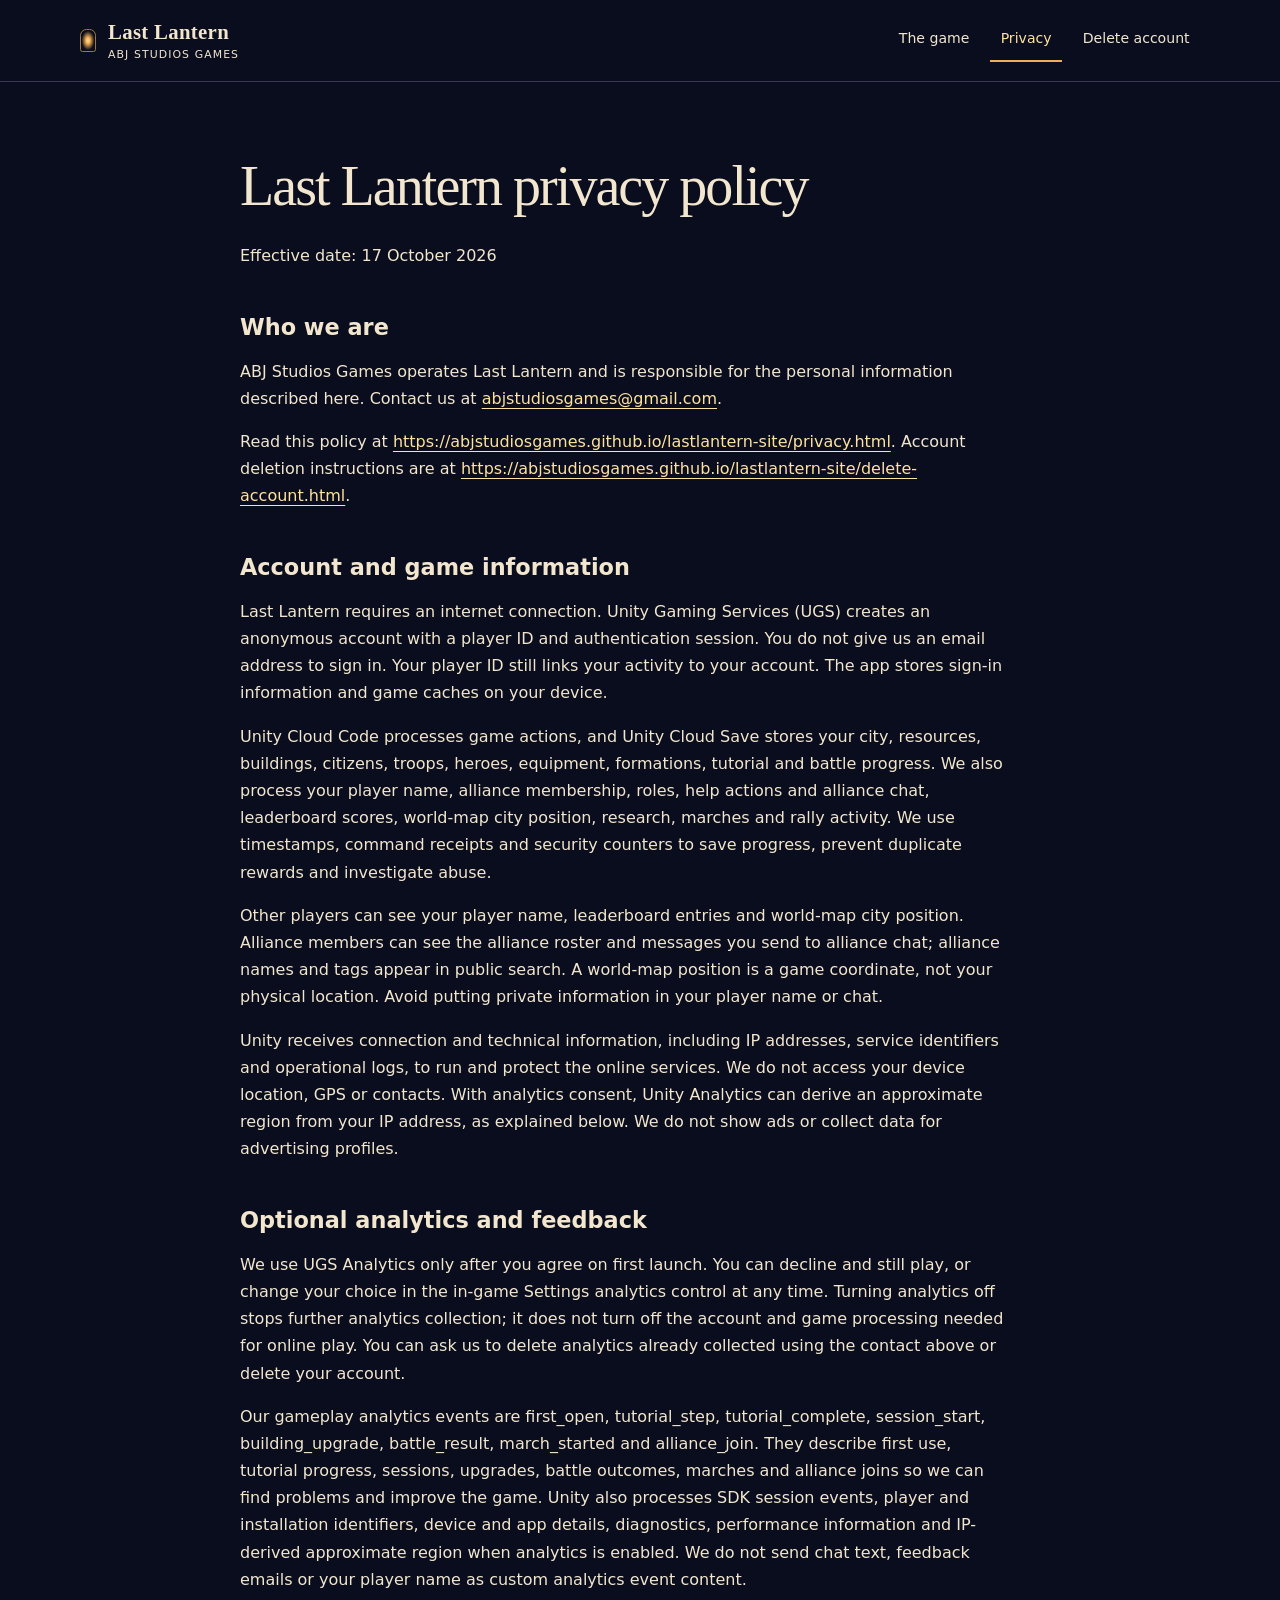
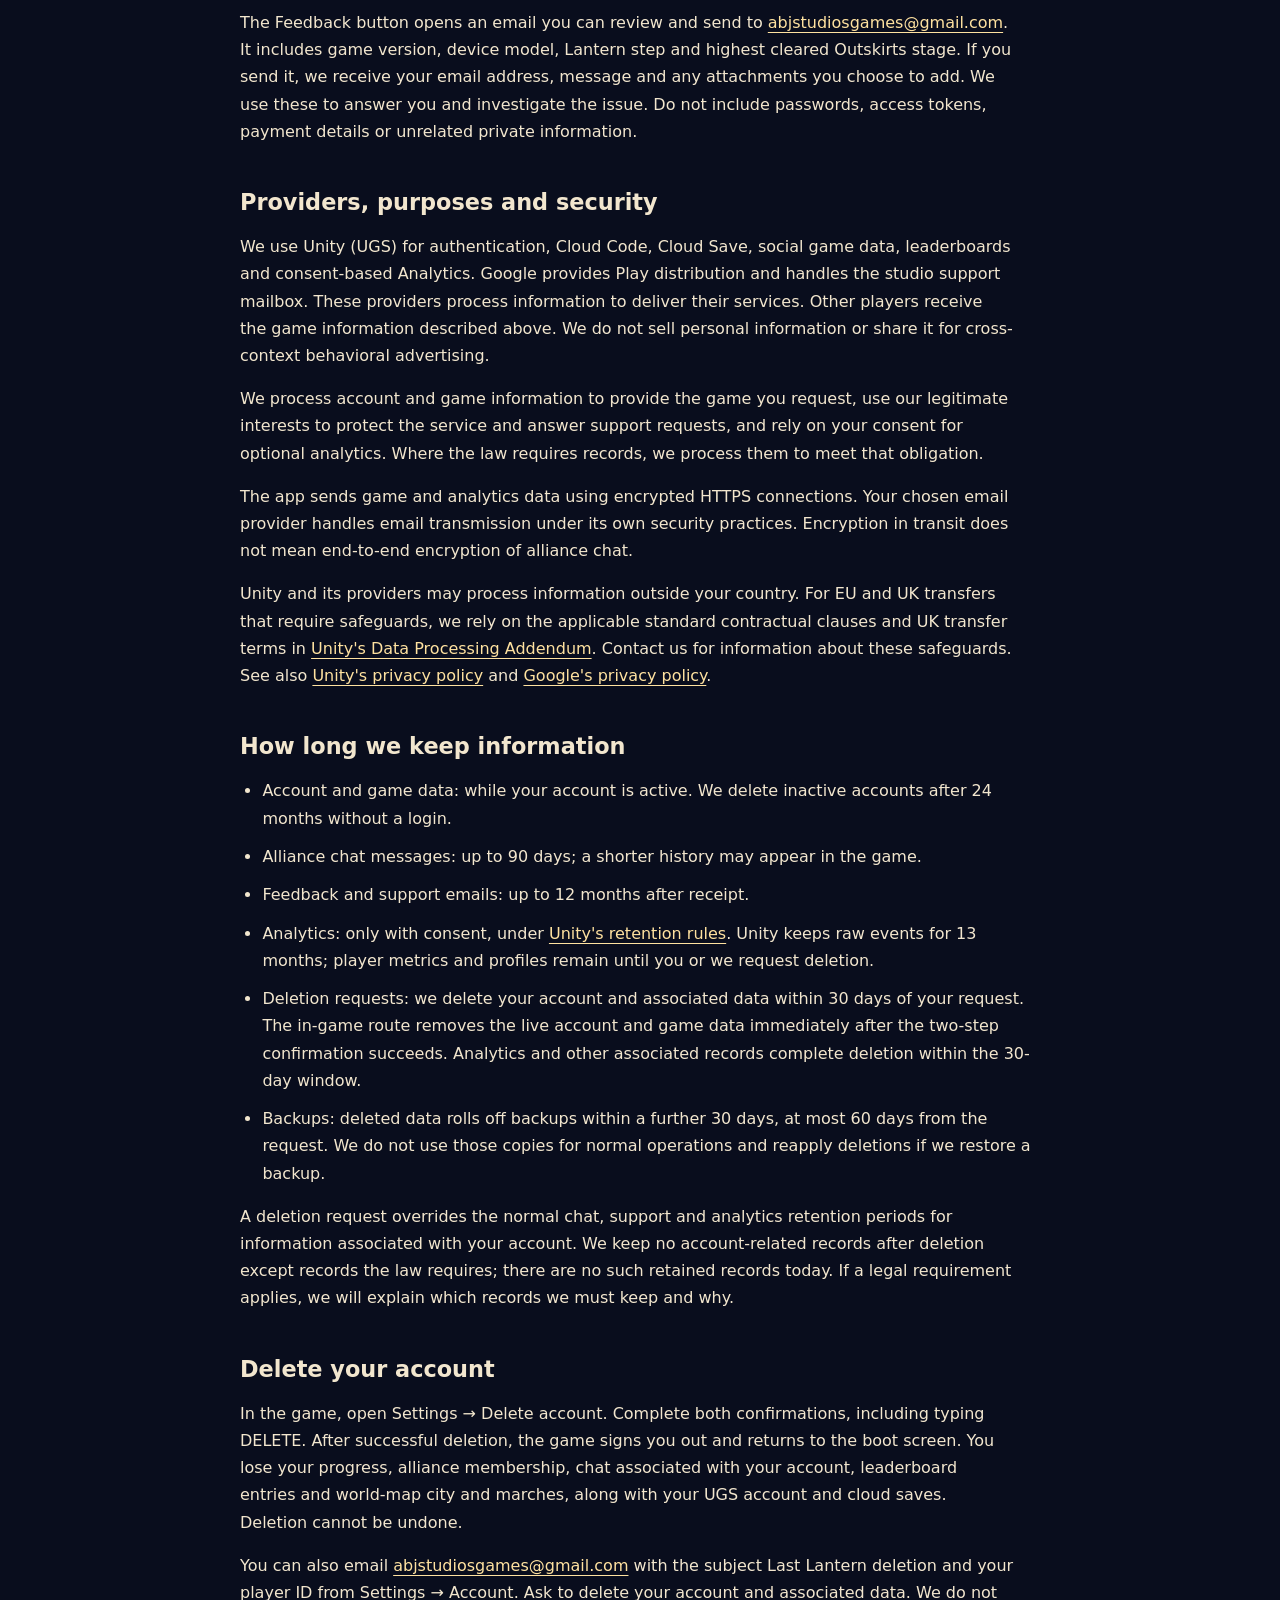
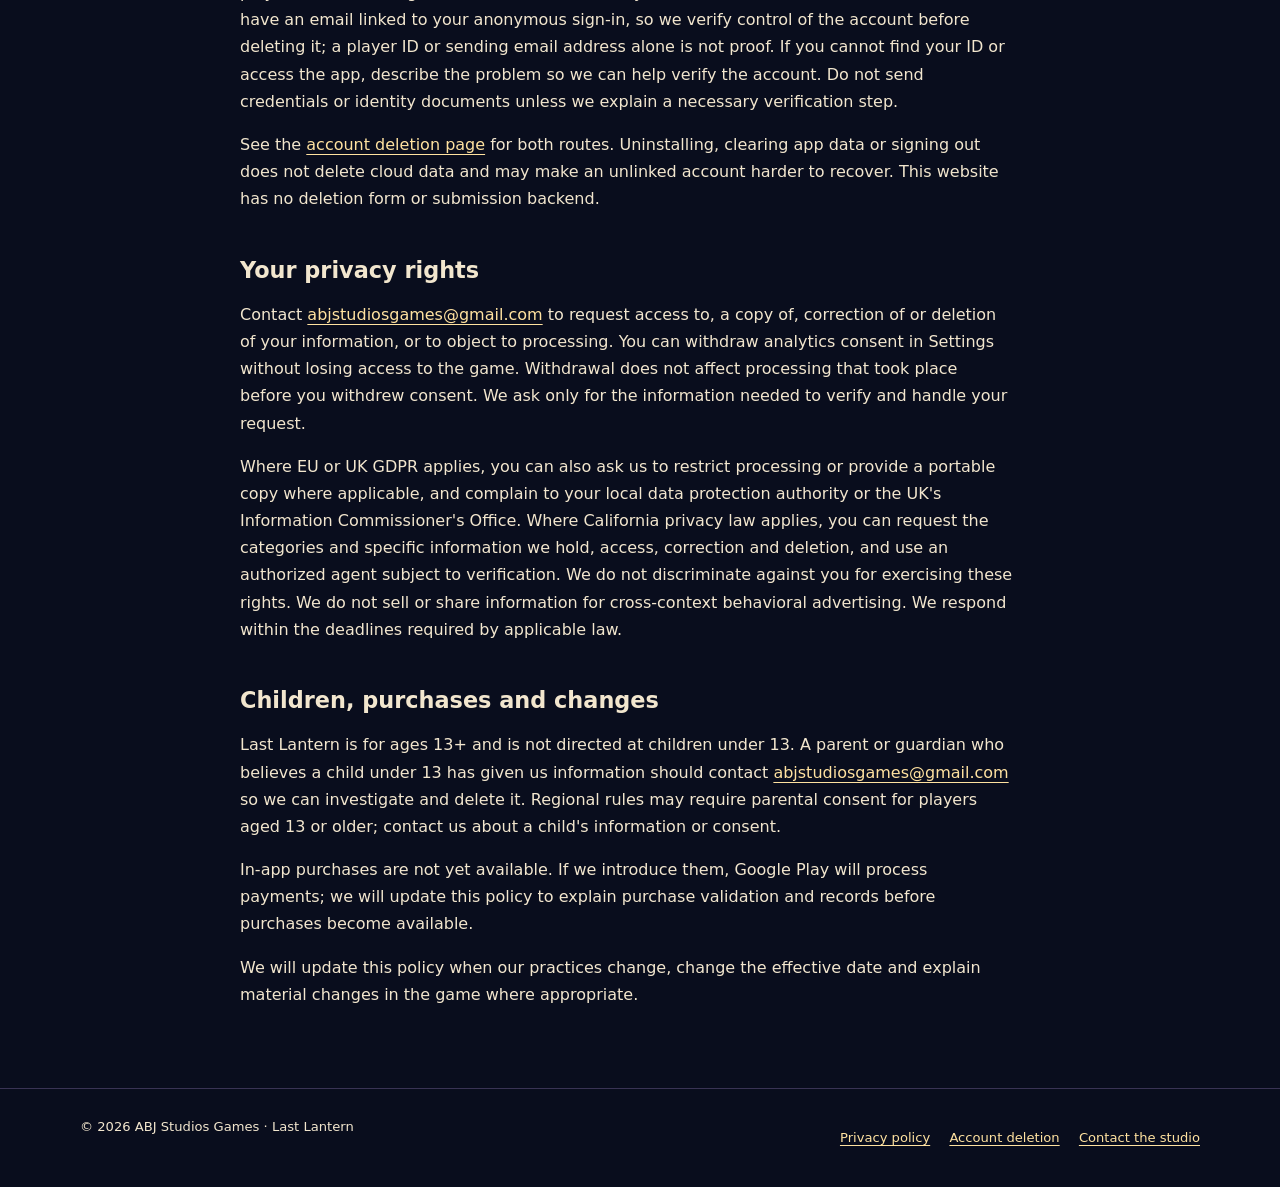
==== privacy.html @ 202d450a "Publish site: landing, privacy policy, account deletion" ====
<!doctype html>
<html lang="en">
<head>
  <meta charset="utf-8">
  <meta name="viewport" content="width=device-width, initial-scale=1">
  <meta name="description" content="Last Lantern privacy policy from ABJ Studios Games: account data, optional analytics, retention, privacy rights and account deletion.">
  <meta name="referrer" content="no-referrer">
  <meta http-equiv="Content-Security-Policy" content="default-src 'none'; style-src 'self'; img-src 'self'; font-src 'none'; script-src 'none'; connect-src 'none'; object-src 'none'; base-uri 'none'; form-action 'none'">
  <meta name="theme-color" content="#090D1D">
  <title>Privacy policy — Last Lantern</title>
  <link rel="canonical" href="https://abjstudiosgames.github.io/lastlantern-site/privacy.html">
  <link rel="stylesheet" href="styles.css">
</head>
<body>
  <a class="skip-link" href="#main">Skip to content</a>
  <header class="site-header">
    <div class="container header-inner">
      <a class="brand" href="https://abjstudiosgames.github.io/lastlantern-site/index.html"><span class="brand-mark" aria-hidden="true"></span><span><strong>Last Lantern</strong><small>ABJ Studios Games</small></span></a>
      <nav aria-label="Main navigation">
        <a href="https://abjstudiosgames.github.io/lastlantern-site/index.html">The game</a>
        <a href="https://abjstudiosgames.github.io/lastlantern-site/privacy.html" aria-current="page">Privacy</a>
        <a href="https://abjstudiosgames.github.io/lastlantern-site/delete-account.html">Delete account</a>
      </nav>
    </div>
  </header>
  <main id="main" class="container document" tabindex="-1">
    <article>
<h1>Last Lantern privacy policy</h1>
<p>Effective date: 17 October 2026</p>
<h2 id="who-we-are">Who we are</h2>
<p>ABJ Studios Games operates Last Lantern and is responsible for the personal information described here. Contact us at <a href="mailto:abjstudiosgames@gmail.com">abjstudiosgames@gmail.com</a>.</p>
<p>Read this policy at <a href="https://abjstudiosgames.github.io/lastlantern-site/privacy.html">https://abjstudiosgames.github.io/lastlantern-site/privacy.html</a>. Account deletion instructions are at <a href="https://abjstudiosgames.github.io/lastlantern-site/delete-account.html">https://abjstudiosgames.github.io/lastlantern-site/delete-account.html</a>.</p>
<h2 id="account-and-game-information">Account and game information</h2>
<p>Last Lantern requires an internet connection. Unity Gaming Services (UGS) creates an anonymous account with a player ID and authentication session. You do not give us an email address to sign in. Your player ID still links your activity to your account. The app stores sign-in information and game caches on your device.</p>
<p>Unity Cloud Code processes game actions, and Unity Cloud Save stores your city, resources, buildings, citizens, troops, heroes, equipment, formations, tutorial and battle progress. We also process your player name, alliance membership, roles, help actions and alliance chat, leaderboard scores, world-map city position, research, marches and rally activity. We use timestamps, command receipts and security counters to save progress, prevent duplicate rewards and investigate abuse.</p>
<p>Other players can see your player name, leaderboard entries and world-map city position. Alliance members can see the alliance roster and messages you send to alliance chat; alliance names and tags appear in public search. A world-map position is a game coordinate, not your physical location. Avoid putting private information in your player name or chat.</p>
<p>Unity receives connection and technical information, including IP addresses, service identifiers and operational logs, to run and protect the online services. We do not access your device location, GPS or contacts. With analytics consent, Unity Analytics can derive an approximate region from your IP address, as explained below. We do not show ads or collect data for advertising profiles.</p>
<h2 id="optional-analytics-and-feedback">Optional analytics and feedback</h2>
<p>We use UGS Analytics only after you agree on first launch. You can decline and still play, or change your choice in the in-game Settings analytics control at any time. Turning analytics off stops further analytics collection; it does not turn off the account and game processing needed for online play. You can ask us to delete analytics already collected using the contact above or delete your account.</p>
<p>Our gameplay analytics events are first_open, tutorial_step, tutorial_complete, session_start, building_upgrade, battle_result, march_started and alliance_join. They describe first use, tutorial progress, sessions, upgrades, battle outcomes, marches and alliance joins so we can find problems and improve the game. Unity also processes SDK session events, player and installation identifiers, device and app details, diagnostics, performance information and IP-derived approximate region when analytics is enabled. We do not send chat text, feedback emails or your player name as custom analytics event content.</p>
<p>The Feedback button opens an email you can review and send to <a href="mailto:abjstudiosgames@gmail.com">abjstudiosgames@gmail.com</a>. It includes game version, device model, Lantern step and highest cleared Outskirts stage. If you send it, we receive your email address, message and any attachments you choose to add. We use these to answer you and investigate the issue. Do not include passwords, access tokens, payment details or unrelated private information.</p>
<h2 id="providers-purposes-and-security">Providers, purposes and security</h2>
<p>We use Unity (UGS) for authentication, Cloud Code, Cloud Save, social game data, leaderboards and consent-based Analytics. Google provides Play distribution and handles the studio support mailbox. These providers process information to deliver their services. Other players receive the game information described above. We do not sell personal information or share it for cross-context behavioral advertising.</p>
<p>We process account and game information to provide the game you request, use our legitimate interests to protect the service and answer support requests, and rely on your consent for optional analytics. Where the law requires records, we process them to meet that obligation.</p>
<p>The app sends game and analytics data using encrypted HTTPS connections. Your chosen email provider handles email transmission under its own security practices. Encryption in transit does not mean end-to-end encryption of alliance chat.</p>
<p>Unity and its providers may process information outside your country. For EU and UK transfers that require safeguards, we rely on the applicable standard contractual clauses and UK transfer terms in <a href="https://unity.com/legal/unity-data-processing-addendum-dpa">Unity's Data Processing Addendum</a>. Contact us for information about these safeguards. See also <a href="https://unity.com/legal/privacy-policy">Unity's privacy policy</a> and <a href="https://policies.google.com/privacy">Google's privacy policy</a>.</p>
<h2 id="how-long-we-keep-information">How long we keep information</h2>
<ul>
<li>Account and game data: while your account is active. We delete inactive accounts after 24 months without a login.</li>
<li>Alliance chat messages: up to 90 days; a shorter history may appear in the game.</li>
<li>Feedback and support emails: up to 12 months after receipt.</li>
<li>Analytics: only with consent, under <a href="https://docs.unity.com/en-us/analytics/faq">Unity's retention rules</a>. Unity keeps raw events for 13 months; player metrics and profiles remain until you or we request deletion.</li>
<li>Deletion requests: we delete your account and associated data within 30 days of your request. The in-game route removes the live account and game data immediately after the two-step confirmation succeeds. Analytics and other associated records complete deletion within the 30-day window.</li>
<li>Backups: deleted data rolls off backups within a further 30 days, at most 60 days from the request. We do not use those copies for normal operations and reapply deletions if we restore a backup.</li>
</ul>
<p>A deletion request overrides the normal chat, support and analytics retention periods for information associated with your account. We keep no account-related records after deletion except records the law requires; there are no such retained records today. If a legal requirement applies, we will explain which records we must keep and why.</p>
<h2 id="delete-your-account">Delete your account</h2>
<p>In the game, open Settings → Delete account. Complete both confirmations, including typing DELETE. After successful deletion, the game signs you out and returns to the boot screen. You lose your progress, alliance membership, chat associated with your account, leaderboard entries and world-map city and marches, along with your UGS account and cloud saves. Deletion cannot be undone.</p>
<p>You can also email <a href="mailto:abjstudiosgames@gmail.com">abjstudiosgames@gmail.com</a> with the subject Last Lantern deletion and your player ID from Settings → Account. Ask to delete your account and associated data. We do not have an email linked to your anonymous sign-in, so we verify control of the account before deleting it; a player ID or sending email address alone is not proof. If you cannot find your ID or access the app, describe the problem so we can help verify the account. Do not send credentials or identity documents unless we explain a necessary verification step.</p>
<p>See the <a href="https://abjstudiosgames.github.io/lastlantern-site/delete-account.html">account deletion page</a> for both routes. Uninstalling, clearing app data or signing out does not delete cloud data and may make an unlinked account harder to recover. This website has no deletion form or submission backend.</p>
<h2 id="your-privacy-rights">Your privacy rights</h2>
<p>Contact <a href="mailto:abjstudiosgames@gmail.com">abjstudiosgames@gmail.com</a> to request access to, a copy of, correction of or deletion of your information, or to object to processing. You can withdraw analytics consent in Settings without losing access to the game. Withdrawal does not affect processing that took place before you withdrew consent. We ask only for the information needed to verify and handle your request.</p>
<p>Where EU or UK GDPR applies, you can also ask us to restrict processing or provide a portable copy where applicable, and complain to your local data protection authority or the UK's Information Commissioner's Office. Where California privacy law applies, you can request the categories and specific information we hold, access, correction and deletion, and use an authorized agent subject to verification. We do not discriminate against you for exercising these rights. We do not sell or share information for cross-context behavioral advertising. We respond within the deadlines required by applicable law.</p>
<h2 id="children-purchases-and-changes">Children, purchases and changes</h2>
<p>Last Lantern is for ages 13+ and is not directed at children under 13. A parent or guardian who believes a child under 13 has given us information should contact <a href="mailto:abjstudiosgames@gmail.com">abjstudiosgames@gmail.com</a> so we can investigate and delete it. Regional rules may require parental consent for players aged 13 or older; contact us about a child's information or consent.</p>
<p>In-app purchases are not yet available. If we introduce them, Google Play will process payments; we will update this policy to explain purchase validation and records before purchases become available.</p>
<p>We will update this policy when our practices change, change the effective date and explain material changes in the game where appropriate.</p>
    </article>
  </main>
  <footer class="site-footer">
    <div class="container footer-inner">
      <p>© 2026 ABJ Studios Games · Last Lantern</p>
      <div class="footer-links"><a href="https://abjstudiosgames.github.io/lastlantern-site/privacy.html">Privacy policy</a><a href="https://abjstudiosgames.github.io/lastlantern-site/delete-account.html">Account deletion</a><a href="mailto:abjstudiosgames@gmail.com">Contact the studio</a></div>
    </div>
  </footer>
</body>
</html>
---- styles.css ----
:root {
  color-scheme: dark;
  --void: #090D1D;
  --night-blue: #182441;
  --slate-violet: #393354;
  --shadow-edge: #74658E;
  --lamp-amber: #F2AD52;
  --wick-core: #FFE2A0;
  --old-brass: #9C7546;
  --wet-stone: #69727D;
  --warm-linen: #F2E6CE;
  --garden-green: #71937B;
  --danger-coral: #D9726B;
  --lens-teal: #69A7AF;
  font-family: system-ui, -apple-system, BlinkMacSystemFont, 'Segoe UI', sans-serif;
  font-size: 100%;
  line-height: 1.7;
  background: var(--void);
  color: var(--warm-linen);
}
* { box-sizing: border-box; }
body { margin: 0; overflow-wrap: anywhere; }
a { color: var(--wick-core); text-underline-offset: .22em; text-decoration-thickness: 1px; }
a:hover { color: var(--lamp-amber); }
a:focus-visible, [tabindex]:focus-visible { outline: 3px solid var(--wick-core); outline-offset: 5px; border-radius: 2px; }
.skip-link { position: absolute; left: 1rem; top: -10rem; padding: .65rem 1rem; z-index: 10; background: var(--lamp-amber); color: var(--void); }
.skip-link:focus { top: 1rem; color: var(--void); }
.container { width: min(1120px, calc(100% - 3rem)); margin-inline: auto; }
.site-header { border-bottom: 1px solid var(--slate-violet); }
.header-inner { display: flex; flex-wrap: wrap; align-items: center; justify-content: space-between; gap: .8rem 2rem; padding-block: 1.15rem; }
.brand { display: inline-flex; align-items: center; gap: .75rem; color: var(--warm-linen); text-decoration: none; line-height: 1.25; }
.brand-mark { width: 1rem; height: 1.4rem; border: 1px solid var(--old-brass); border-radius: .4rem .4rem .15rem .15rem; background: radial-gradient(ellipse, var(--wick-core) 0%, var(--lamp-amber) 22%, transparent 65%); }
.brand strong { display: block; font-family: Georgia, 'Times New Roman', serif; font-size: 1.3rem; letter-spacing: .015em; }
.brand small { display: block; font-size: .68rem; letter-spacing: .1em; margin-top: .2rem; text-transform: uppercase; }
nav { display: flex; flex-wrap: wrap; gap: .25rem .65rem; }
nav a { display: inline-flex; align-items: center; padding: .55rem .65rem; min-height: 44px; color: var(--warm-linen); font-size: .88rem; text-decoration: none; border-bottom: 2px solid transparent; }
nav a[aria-current='page'] { color: var(--wick-core); border-bottom-color: var(--lamp-amber); }
.hero { position: relative; display: grid; grid-template-columns: 1.1fr .9fr; gap: 2rem; align-items: center; padding-block: 5rem 4rem; }
.eyebrow { color: var(--lamp-amber); font-size: .76rem; letter-spacing: .16em; text-transform: uppercase; font-weight: 650; }
h1, h2, h3 { line-height: 1.15; font-weight: 500; }
h1, .landing h2 { font-family: Georgia, 'Times New Roman', serif; }
h1 { font-size: clamp(2.5rem, 6vw, 4.9rem); letter-spacing: -.035em; margin: 1rem 0 1.5rem; }
h1 em { color: var(--lamp-amber); font-style: normal; }
.lede { font-size: 1.1rem; max-width: 44ch; }
.actions { display: flex; flex-wrap: wrap; gap: .8rem; margin-block: 2rem 1rem; }
.button { display: inline-flex; align-items: center; justify-content: center; min-height: 48px; padding: .7rem 1.15rem; border: 1px solid var(--old-brass); border-radius: 4px; text-align: center; font-weight: 650; text-decoration: none; color: var(--night-blue); background: var(--lamp-amber); }
.button:hover { color: var(--void); background: var(--wick-core); }
.button.secondary { background: var(--night-blue); color: var(--warm-linen); }
.button.secondary:hover { background: var(--slate-violet); }
.small { font-size: .86rem; }
.lamp-scene { position: relative; min-height: 420px; overflow: hidden; border-radius: 50% 50% 5% 5%; background: radial-gradient(ellipse at 50% 46%, #F2AD521A 0%, #18244155 40%, transparent 72%); }
.lamp-scene .horizon { position: absolute; inset: auto 4% 12%; height: 22%; border: 1px solid var(--old-brass); border-radius: 50%; background: radial-gradient(ellipse, #F2AD522B, transparent 70%); }
.lamp-scene .horizon.outer { inset: auto -14% 6%; height: 34%; border-color: var(--slate-violet); background: none; }
.lamp-base { position: absolute; width: 40%; height: 6%; left: 30%; bottom: 21%; border: 1px solid var(--old-brass); background: var(--night-blue); border-radius: 50%; }
.lamp-post { position: absolute; height: 19%; width: 6%; left: 47%; bottom: 25%; background: var(--night-blue); border-inline: 1px solid var(--old-brass); }
.lamp-cage { position: absolute; width: 30%; height: 35%; left: 35%; bottom: 42%; border: 2px solid var(--old-brass); border-radius: 24% 24% 12% 12%; background: linear-gradient(90deg, transparent 23%, var(--old-brass) 24%, transparent 25%, transparent 74%, var(--old-brass) 75%, transparent 76%), radial-gradient(ellipse at 50% 64%, var(--wick-core) 0%, var(--lamp-amber) 7%, #F2AD522B 25%, transparent 63%); }
.lamp-handle { position: absolute; left: 44%; bottom: 77%; width: 12%; height: 9%; border: 2px solid var(--old-brass); border-bottom: 0; border-radius: 50% 50% 0 0; }
.scene-caption { position: absolute; bottom: 0; width: 100%; text-align: center; font-size: .65rem; letter-spacing: .14em; text-transform: uppercase; color: var(--lamp-amber); }
.feature-section { border-top: 1px solid var(--slate-violet); padding-block: 3.5rem; }
.feature-section h2 { font-size: 2.25rem; margin-top: 0; }
.features { display: grid; grid-template-columns: repeat(3, 1fr); gap: 2rem; margin-top: 2rem; }
.feature { border-top: 2px solid var(--old-brass); padding-top: 1.25rem; }
.feature .number { font-size: .75rem; color: var(--lamp-amber); letter-spacing: .12em; }
.feature h3 { font-size: 1.2rem; line-height: 1.35; }
.support-panel { background: var(--night-blue); border: 1px solid var(--slate-violet); border-radius: 6px; padding: clamp(1.25rem, 4vw, 2.5rem); margin-block: 0 3.5rem; }
.support-panel h2 { margin-top: 0; font-size: 1.8rem; }
.support-panel p { max-width: 68ch; }
.document { max-width: 800px; padding-block: 3.5rem 4rem; }
.document h1 { font-size: clamp(2.2rem, 6vw, 3.5rem); }
.document h2 { margin-top: 2.7rem; margin-bottom: 1rem; font-size: 1.4rem; line-height: 1.3; font-weight: 650; scroll-margin-top: 1rem; }
.document h3 { font-size: 1.1rem; font-weight: 650; }
.document p, .document li { max-width: 76ch; }
.document li { margin-bottom: .7rem; }
.document ol, .document ul { padding-left: 1.4rem; }
.notice { margin-block: 1.5rem 2rem; padding: 1rem 1.2rem; border-left: 3px solid var(--lamp-amber); background: var(--night-blue); }
.notice p { margin: .3rem 0; }
.notice strong { color: var(--wick-core); }
.meta { font-size: .85rem; }
.toc { background: var(--night-blue); border: 1px solid var(--slate-violet); padding: 1rem 1.25rem; border-radius: 4px; }
.toc ul { margin-bottom: .4rem; }
.table-wrap { width: 100%; overflow-x: auto; }
table { width: 100%; border-collapse: collapse; font-size: .9rem; margin-block: 1rem; }
th, td { padding: .8rem .75rem; border: 1px solid var(--slate-violet); text-align: left; vertical-align: top; }
th { background: var(--night-blue); color: var(--wick-core); }
th:first-child { width: 35%; }
code { font-family: ui-monospace, Consolas, monospace; font-size: .92em; }
.email { font-weight: 650; }
.site-footer { border-top: 1px solid var(--slate-violet); padding-block: 1.7rem; font-size: .82rem; }
.footer-inner { display: flex; justify-content: space-between; flex-wrap: wrap; gap: .75rem 2rem; }
.footer-inner p { margin: 0; }
.footer-links { display: flex; flex-wrap: wrap; gap: .5rem 1.2rem; }
.footer-links a { display: inline-flex; align-items: center; min-height: 44px; }
@media (max-width: 720px) {
  .hero { grid-template-columns: 1fr; gap: 1rem; padding-block: 3rem 2.5rem; }
  .hero h1 { max-width: 12ch; }
  .lamp-scene { min-height: 310px; max-width: 400px; width: 100%; margin-inline: auto; }
  .features { grid-template-columns: 1fr; gap: 1.5rem; }
  .feature h3 { margin-top: .65rem; }
  .document { padding-top: 2rem; }
}
@media (max-width: 380px) {
  .container { width: calc(100% - 2rem); }
  nav { gap: .1rem .2rem; }
  nav a { padding-inline: .4rem; }
  th, td { padding: .65rem .5rem; }
}
@media (prefers-reduced-motion: reduce) {
  *, *::before, *::after { scroll-behavior: auto !important; }
}
@media (forced-colors: active) {
  .button, .notice, .feature, nav a[aria-current='page'] { border: 1px solid CanvasText; }
  .lamp-scene { display: none; }
}
@media print {
  :root { color-scheme: light; background: white; color: black; }
  .site-header, .site-footer, .skip-link, .lamp-scene, .actions, .toc { display: none; }
  .container { width: 100%; }
  a { color: black; }
  .notice, th { background: none; color: black; }
  .notice strong, th { color: black; }
  .document { max-width: none; padding: 0; }
}
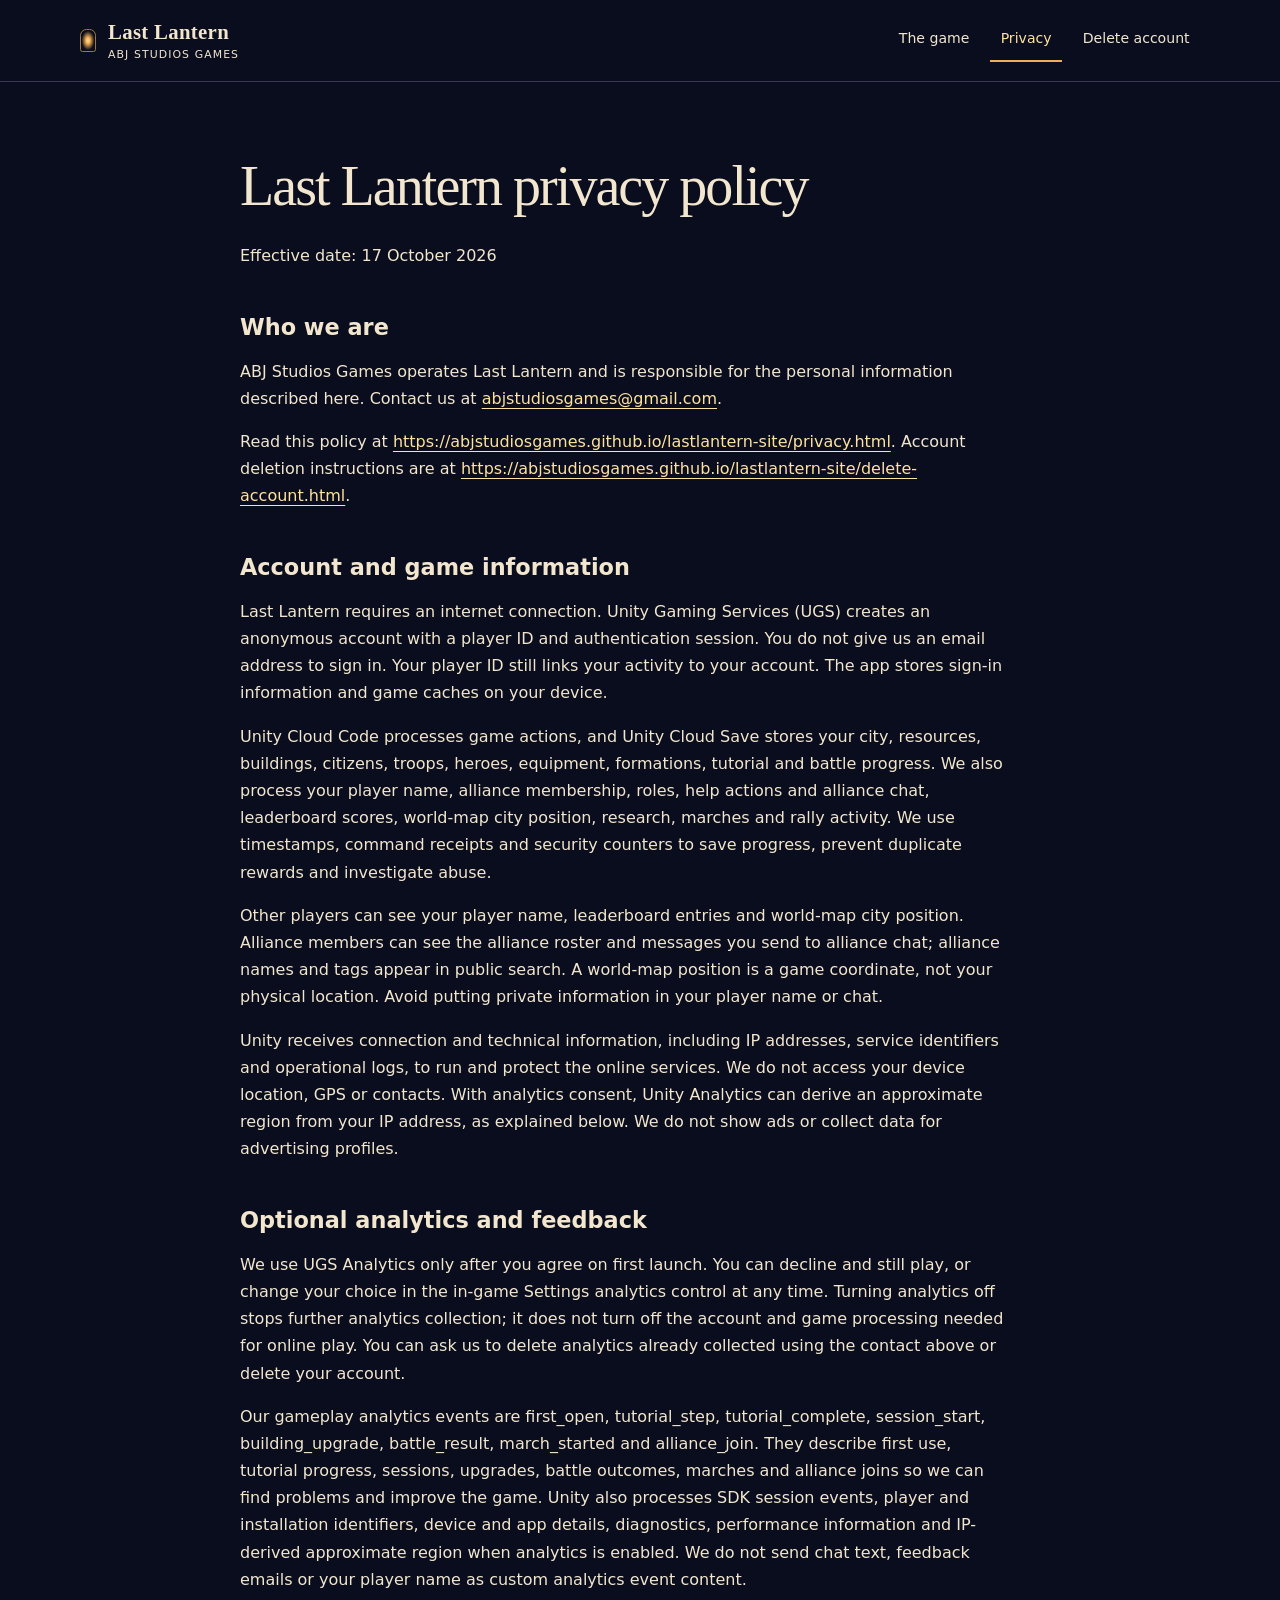
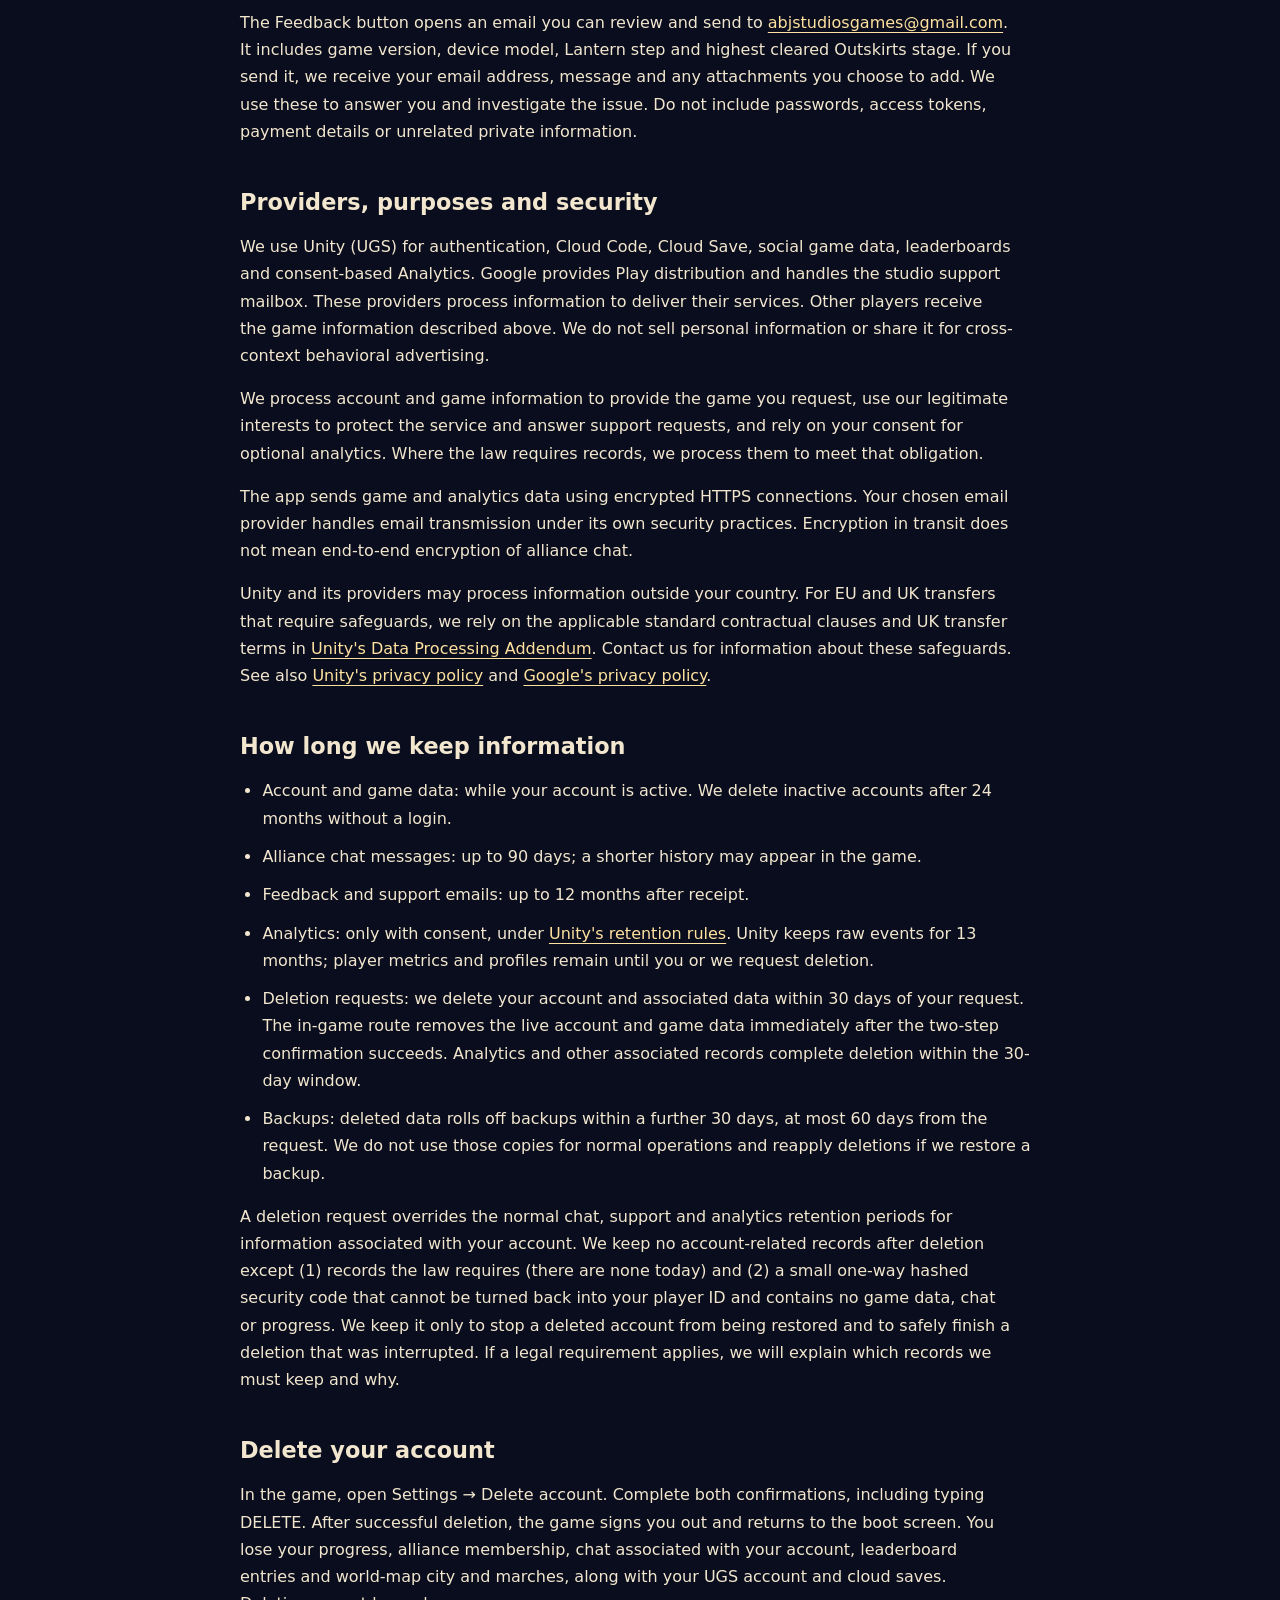
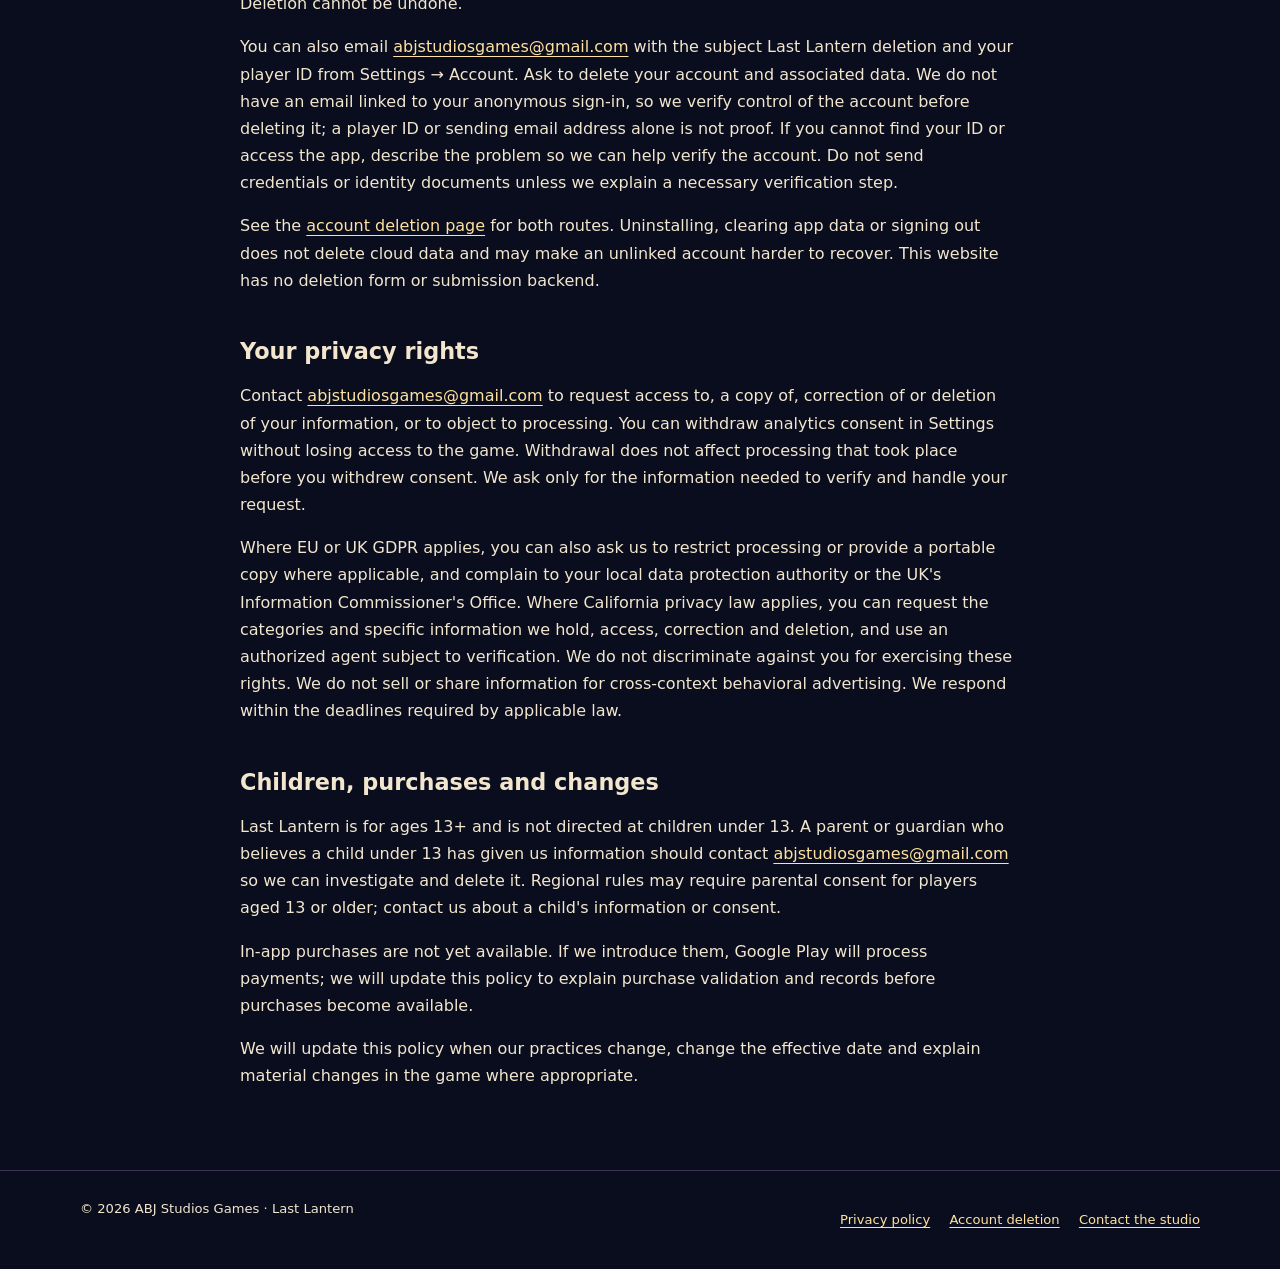
==== commit 74cb37f3: "Privacy: disclose hashed security record kept after deletion" ====
--- a/privacy.html
+++ b/privacy.html
@@ -53,7 +53,7 @@
 <li>Deletion requests: we delete your account and associated data within 30 days of your request. The in-game route removes the live account and game data immediately after the two-step confirmation succeeds. Analytics and other associated records complete deletion within the 30-day window.</li>
 <li>Backups: deleted data rolls off backups within a further 30 days, at most 60 days from the request. We do not use those copies for normal operations and reapply deletions if we restore a backup.</li>
 </ul>
-<p>A deletion request overrides the normal chat, support and analytics retention periods for information associated with your account. We keep no account-related records after deletion except records the law requires; there are no such retained records today. If a legal requirement applies, we will explain which records we must keep and why.</p>
+<p>A deletion request overrides the normal chat, support and analytics retention periods for information associated with your account. We keep no account-related records after deletion except (1) records the law requires (there are none today) and (2) a small one-way hashed security code that cannot be turned back into your player ID and contains no game data, chat or progress. We keep it only to stop a deleted account from being restored and to safely finish a deletion that was interrupted. If a legal requirement applies, we will explain which records we must keep and why.</p>
 <h2 id="delete-your-account">Delete your account</h2>
 <p>In the game, open Settings → Delete account. Complete both confirmations, including typing DELETE. After successful deletion, the game signs you out and returns to the boot screen. You lose your progress, alliance membership, chat associated with your account, leaderboard entries and world-map city and marches, along with your UGS account and cloud saves. Deletion cannot be undone.</p>
 <p>You can also email <a href="mailto:abjstudiosgames@gmail.com">abjstudiosgames@gmail.com</a> with the subject Last Lantern deletion and your player ID from Settings → Account. Ask to delete your account and associated data. We do not have an email linked to your anonymous sign-in, so we verify control of the account before deleting it; a player ID or sending email address alone is not proof. If you cannot find your ID or access the app, describe the problem so we can help verify the account. Do not send credentials or identity documents unless we explain a necessary verification step.</p>
